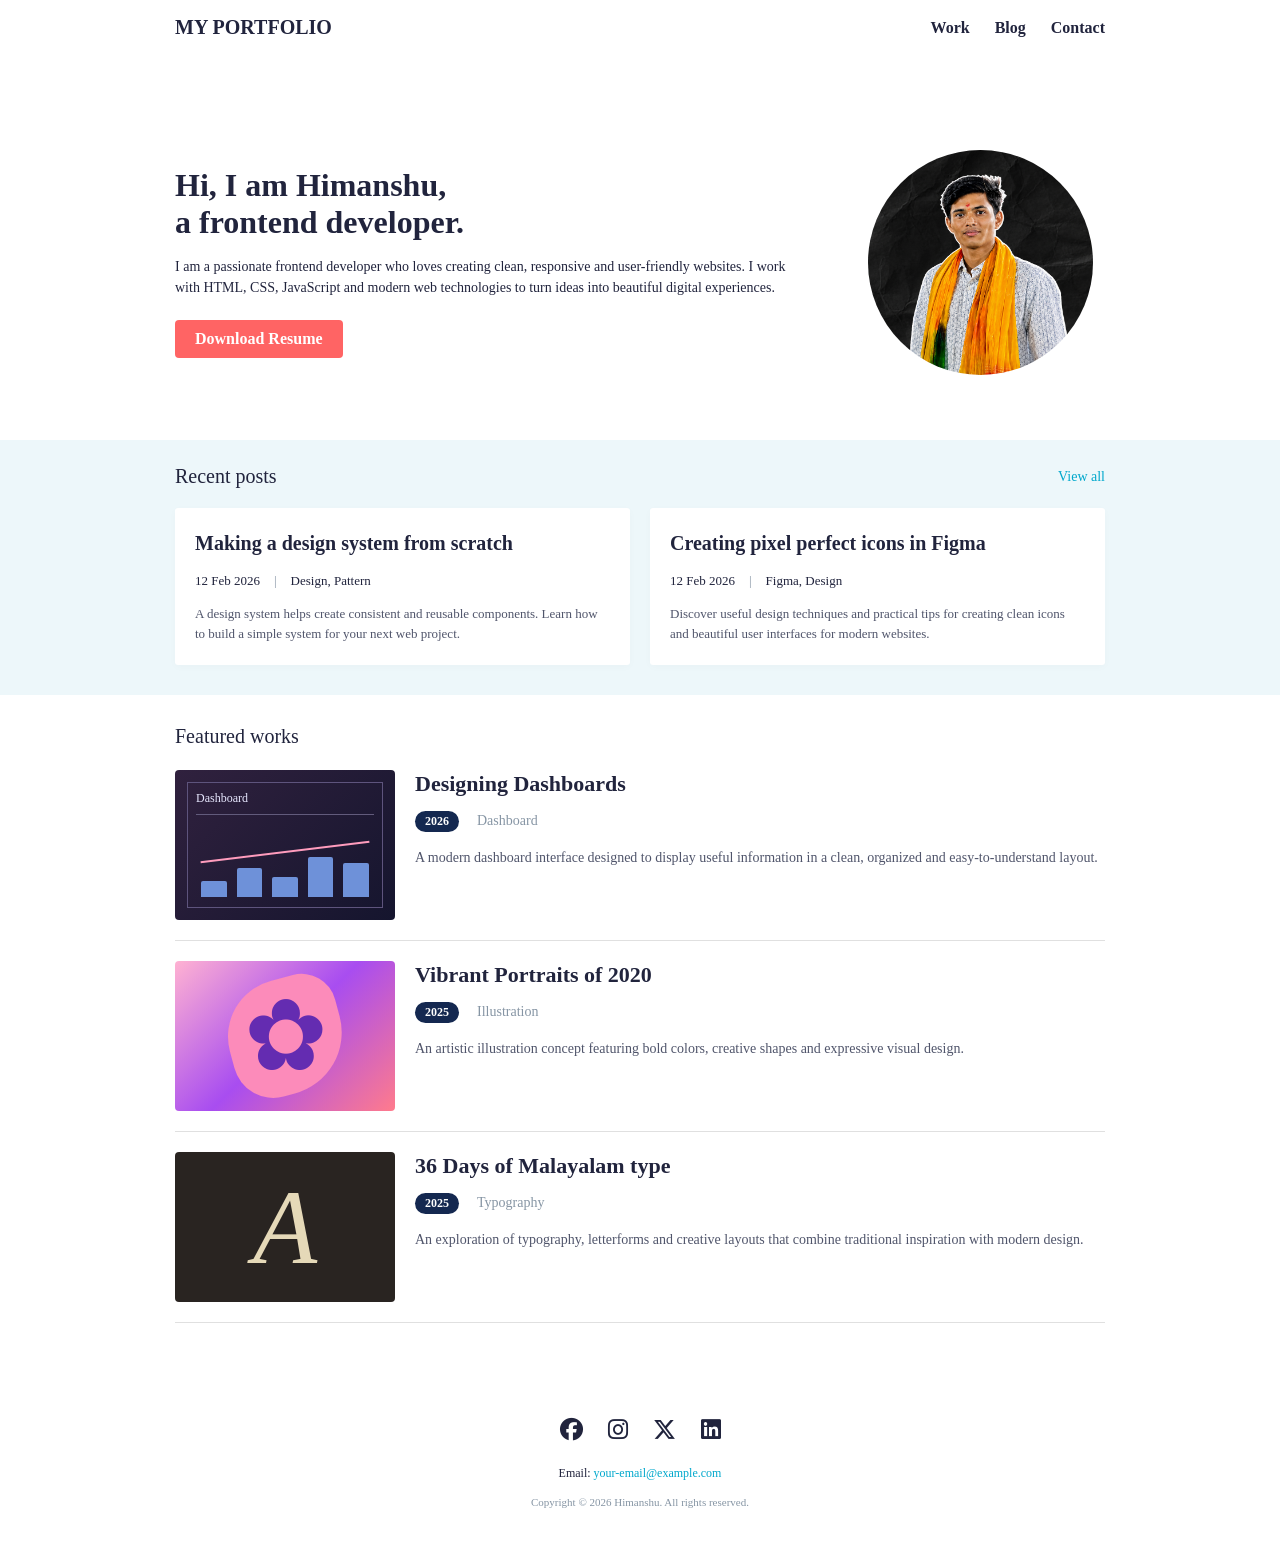
==== portfolio max/index.html @ 3e0ec356 "Add files via upload" ====
<!DOCTYPE html>
<html lang="en">
<head>
    <meta charset="UTF-8">
    <meta name="viewport" content="width=device-width, initial-scale=1.0">
    <title>Himanshu | Portfolio</title>

    <link rel="stylesheet" href="style.css">
    <link rel="stylesheet" href="media.css">


    <link rel="stylesheet"
          href="https://cdnjs.cloudflare.com/ajax/libs/font-awesome/6.5.2/css/all.min.css">
</head>
<body>

    <header class="navbar">
        <div class="container nav-content">
            <a class="logo" href="http://127.0.0.1:5500/portfolio/index.html#contact">MY PORTFOLIO</a>

            <button class="menu-toggle" id="menuToggle"
                    aria-label="Toggle navigation"
                    aria-expanded="false">
                <i class="fa-solid fa-bars"></i>
            </button>

            <nav class="nav-links" id="navLinks">
                <a href="http://127.0.0.1:5500/portfolio-work/index.html">Work</a>
                <a href="http://127.0.0.1:5500/portfolio-blog/index.html">Blog</a>
                <a href="#contact">Contact</a>
            </nav>
        </div>
    </header>

    <main>
        <section class="hero" id="home">
            <div class="container hero-content">

                <div class="hero-text">
                    <h1>Hi, I am Himanshu,<br>
                        a frontend developer.</h1>

                    <p>
                        I am a passionate frontend developer who loves creating
                        clean, responsive and user-friendly websites. I work with
                        HTML, CSS, JavaScript and modern web technologies to turn
                        ideas into beautiful digital experiences.
                    </p>

                    <a href="#contact" class="resume-btn">Download Resume</a>
                </div>

                <div class="hero-image">
                    <img src="./assets/photo.png"
                         alt="Himanshu's profile photo">
                </div>

            </div>
        </section>

        <section class="recent-posts" id="blog">
            <div class="container">

                <div class="section-heading">
                    <h2>Recent posts</h2>
                    <a href="#blog-list">View all</a>
                </div>

                <div class="posts-grid" id="blog-list">

                    <article class="post-card">
                        <h3>Making a design system from scratch</h3>

                        <div class="post-meta">
                            <span>12 Feb 2026</span>
                            <span class="meta-divider">|</span>
                            <span>Design, Pattern</span>
                        </div>

                        <p>
                            A design system helps create consistent and reusable
                            components. Learn how to build a simple system for
                            your next web project.
                        </p>
                    </article>

                    <article class="post-card">
                        <h3>Creating pixel perfect icons in Figma</h3>

                        <div class="post-meta">
                            <span>12 Feb 2026</span>
                            <span class="meta-divider">|</span>
                            <span>Figma, Design</span>
                        </div>

                        <p>
                            Discover useful design techniques and practical tips
                            for creating clean icons and beautiful user interfaces
                            for modern websites.
                        </p>
                    </article>

                </div>
            </div>
        </section>

        <section class="featured-works" id="works">
            <div class="container">

                <h2 class="featured-title">Featured works</h2>

                <div class="work-list">

                    <article class="work-item">
                        <div class="work-image dashboard-image">
                            <div class="dashboard-preview">
                                <span>Dashboard</span>
                                <div class="chart-bars">
                                    <i></i><i></i><i></i><i></i><i></i>
                                </div>
                                <div class="chart-line"></div>
                            </div>
                        </div>

                        <div class="work-info">
                            <h3>Designing Dashboards</h3>

                            <div class="work-meta">
                                <span class="year">2026</span>
                                <span>Dashboard</span>
                            </div>

                            <p>
                                A modern dashboard interface designed to display
                                useful information in a clean, organized and
                                easy-to-understand layout.
                            </p>
                        </div>
                    </article>

                    <article class="work-item">
                        <div class="work-image portrait-image">
                            <div class="art-shape">
                                <span>✿</span>
                            </div>
                        </div>

                        <div class="work-info">
                            <h3>Vibrant Portraits of 2020</h3>

                            <div class="work-meta">
                                <span class="year">2025</span>
                                <span>Illustration</span>
                            </div>

                            <p>
                                An artistic illustration concept featuring bold
                                colors, creative shapes and expressive visual
                                design.
                            </p>
                        </div>
                    </article>

                    <article class="work-item">
                        <div class="work-image typography-image">
                            <span class="letter-art">A</span>
                        </div>

                        <div class="work-info">
                            <h3>36 Days of Malayalam type</h3>

                            <div class="work-meta">
                                <span class="year">2025</span>
                                <span>Typography</span>
                            </div>

                            <p>
                                An exploration of typography, letterforms and
                                creative layouts that combine traditional
                                inspiration with modern design.
                            </p>
                        </div>
                    </article>

                </div>
            </div>
        </section>
    </main>

    <footer class="footer" id="contact">
        <div class="social-icons">
            <a href="https://www.facebook.com/" target="_blank"
               rel="noopener noreferrer" aria-label="Facebook">
                <i class="fa-brands fa-facebook"></i>
            </a>

            <a href="https://www.instagram.com/" target="_blank"
               rel="noopener noreferrer" aria-label="Instagram">
                <i class="fa-brands fa-instagram"></i>
            </a>

            <a href="https://x.com/" target="_blank"
               rel="noopener noreferrer" aria-label="X">
                <i class="fa-brands fa-x-twitter"></i>
            </a>

            <a href="https://www.linkedin.com/" target="_blank"
               rel="noopener noreferrer" aria-label="LinkedIn">
                <i class="fa-brands fa-linkedin"></i>
            </a>
        </div>

        <p>
            Email:
            <a href="mailto:your-email@example.com">your-email@example.com</a>
        </p>

        <p class="copyright">
            Copyright © 2026 Himanshu. All rights reserved.
        </p>
    </footer>

    <script>
        const menuToggle = document.getElementById("menuToggle");
        const navLinks = document.getElementById("navLinks");

        menuToggle.addEventListener("click", function () {
            const isOpen = navLinks.classList.toggle("active");

            menuToggle.setAttribute("aria-expanded", isOpen);
            menuToggle.innerHTML = isOpen
                ? '<i class="fa-solid fa-xmark"></i>'
                : '<i class="fa-solid fa-bars"></i>';
        });

        navLinks.querySelectorAll("a").forEach(function (link) {
            link.addEventListener("click", function () {
                navLinks.classList.remove("active");
                menuToggle.setAttribute("aria-expanded", "false");
                menuToggle.innerHTML = '<i class="fa-solid fa-bars"></i>';
            });
        });
    </script>

</body>
</html>
---- portfolio max/style.css ----
* {
    margin: 0;
    padding: 0;
    box-sizing: border-box;
    font-family: Georgia, "Times New Roman", serif;
}

html {
    scroll-behavior: smooth;
    scroll-padding-top: 70px;
}

body {
    width: 100%;
    min-height: 100vh;
    color: #21243d;
    background-color: #ffffff;
}

a {
    color: inherit;
    text-decoration: none;
}

p {
    line-height: 1.5;
}

.container {
    width: 100%;
    max-width: 960px;
    margin: 0 auto;
    padding: 0 15px;
}


.navbar {
    width: 100%;
    background-color: #ffffff;
}

.nav-content {
    min-height: 55px;
    display: flex;
    align-items: center;
    justify-content: space-between;
}

.logo {
    font-size: 20px;
    font-weight: bold;
    color: #21243d;
}

.logo:hover {
    color: #ff6464;
}

.nav-links {
    display: flex;
    align-items: center;
    gap: 25px;
}

.nav-links a {
    font-size: 16px;
    font-weight: 600;
    transition: color 0.3s ease;
}

.nav-links a:hover {
    color: #ff6464;
}

.menu-toggle {
    display: none;
    border: none;
    background: transparent;
    color: #21243d;
    font-size: 23px;
    cursor: pointer;
}


.hero {
    width: 100%;
    padding: 95px 0 65px;
}

.hero-content {
    display: flex;
    align-items: center;
    justify-content: space-between;
    gap: 45px;
}

.hero-text {
    flex: 1;
}

.hero-text h1 {
    font-size: 32px;
    line-height: 1.15;
    font-weight: 700;
    color: #21243d;
}

.hero-text p {
    margin: 16px 0 22px;
    font-size: 14px;
    color: #21243d;
}

.resume-btn {
    display: inline-block;
    padding: 10px 20px;
    background-color: #ff6464;
    color: #ffffff;
    font-size: 16px;
    font-weight: bold;
    border-radius: 4px;
    border: none;
    transition: background-color 0.3s ease;
}

.resume-btn:hover {
    background-color: #e84c4c;
}

.hero-image {
    flex: 0 0 250px;
    display: flex;
    align-items: center;
    justify-content: center;
}

.hero-image img {
    width: 225px;
    height: 225px;
    object-fit: cover;
    object-position: center;
    border-radius: 50%;
}


.recent-posts {
    width: 100%;
    padding: 25px 0 30px;
    background-color: #edf7fa;
}

.section-heading {
    display: flex;
    align-items: center;
    justify-content: space-between;
    margin-bottom: 20px;
}

.section-heading h2,
.featured-title {
    font-size: 20px;
    font-weight: 400;
}

.section-heading a {
    color: #00a8cc;
    font-size: 14px;
}

.section-heading a:hover {
    text-decoration: underline;
}

.posts-grid {
    display: grid;
    grid-template-columns: repeat(2, minmax(0, 1fr));
    gap: 20px;
}

.post-card {
    padding: 22px 20px;
    background-color: #ffffff;
    border-radius: 3px;
    box-shadow: 0 2px 8px rgba(0, 0, 0, 0.025);
}

.post-card h3 {
    font-size: 20px;
    line-height: 1.35;
    margin-bottom: 16px;
    color: #21243d;
}

.post-meta {
    display: flex;
    align-items: center;
    flex-wrap: wrap;
    gap: 14px;
    margin-bottom: 15px;
    font-size: 13px;
    color: #21243d;
}

.meta-divider {
    color: #8695a4;
}

.post-card p {
    font-size: 13px;
    color: #50556b;
}


.featured-works {
    padding: 30px 0 40px;
}

.featured-title {
    margin-bottom: 22px;
}

.work-list {
    display: flex;
    flex-direction: column;
}

.work-item {
    display: flex;
    gap: 20px;
    padding: 0 0 20px;
    margin-bottom: 20px;
    border-bottom: 1px solid #e0e0e0;
}

.work-image {
    width: 220px;
    height: 150px;
    flex-shrink: 0;
    border-radius: 4px;
    overflow: hidden;
    display: flex;
    align-items: center;
    justify-content: center;
}


.dashboard-image {
    background: linear-gradient(135deg, #30213e, #15152e);
    padding: 12px;
}

.dashboard-preview {
    width: 100%;
    height: 100%;
    position: relative;
    padding: 8px;
    border: 1px solid #5e547d;
    color: #e8e8ff;
    font-family: Arial, sans-serif;
    font-size: 12px;
}

.dashboard-preview span {
    display: block;
    padding-bottom: 8px;
    border-bottom: 1px solid #625b7c;
}

.chart-bars {
    position: absolute;
    bottom: 10px;
    left: 12px;
    right: 12px;
    height: 45px;
    display: flex;
    align-items: flex-end;
    justify-content: space-around;
    gap: 8px;
}

.chart-bars i {
    width: 15%;
    background: #6e91d9;
    border-radius: 2px 2px 0 0;
}

.chart-bars i:nth-child(1) {
    height: 35%;
}

.chart-bars i:nth-child(2) {
    height: 65%;
}

.chart-bars i:nth-child(3) {
    height: 45%;
}

.chart-bars i:nth-child(4) {
    height: 90%;
}

.chart-bars i:nth-child(5) {
    height: 75%;
}

.chart-line {
    position: absolute;
    top: 55%;
    left: 12px;
    right: 12px;
    border-top: 2px solid #ff9cbd;
    transform: rotate(-7deg);
}


.portrait-image {
    background: linear-gradient(135deg, #ffb2d2, #a84df0, #ff7b8c);
}

.art-shape {
    width: 115px;
    height: 115px;
    display: flex;
    align-items: center;
    justify-content: center;
    background: #fc8bba;
    border-radius: 50% 30% 55% 35%;
    transform: rotate(-15deg);
}

.art-shape span {
    font-size: 100px;
    line-height: 1;
    color: #642cb1;
    transform: rotate(15deg);
}


.typography-image {
    background: #292421;
}

.letter-art {
    color: #e5d9b8;
    font-family: Georgia, serif;
    font-size: 105px;
    font-style: italic;
    line-height: 1;
}

.work-info {
    flex: 1;
    min-width: 0;
}

.work-info h3 {
    font-size: 22px;
    line-height: 1.3;
    margin-bottom: 12px;
    color: #21243d;
}

.work-meta {
    display: flex;
    align-items: center;
    gap: 18px;
    margin-bottom: 15px;
    color: #8695a4;
    font-size: 14px;
}

.year {
    display: inline-block;
    padding: 3px 10px;
    border-radius: 20px;
    background-color: #142850;
    color: #ffffff;
    font-size: 12px;
    font-weight: bold;
}

.work-info p {
    font-size: 14px;
    color: #50556b;
}

.footer {
    width: 100%;
    padding: 35px 15px 25px;
    text-align: center;
    background-color: #ffffff;
}

.social-icons {
    display: flex;
    align-items: center;
    justify-content: center;
    gap: 25px;
    margin-bottom: 20px;
}

.social-icons a {
    font-size: 23px;
    color: #21243d;
    transition: color 0.3s ease, transform 0.3s ease;
}

.social-icons a:hover {
    color: #ff6464;
    transform: translateY(-3px);
}

.footer p {
    font-size: 12px;
    margin-bottom: 8px;
    color: #21243d;
}

.footer p a {
    color: #00a8cc;
}

.footer .copyright {
    font-size: 11px;
    margin-top: 12px;
    color: #8695a4;
}
---- portfolio max/media.css ----
@media (max-width: 1399px) {
    .container {
        width: 1320px;
    }

    .col-2 {
        width: 50%;
    }

    .hero {
        flex-direction: row;
    }
}

@media (max-width: 1199px) {
    .container {
        width: 1140px;
    }

    .col-2 {
        width: 50%;
    }

    .hero {
        flex-direction: row;
    }
}

@media (max-width: 991px) {
    .container {
        width: 960px;
    }

    .col-2 {
        width: 50%;
    }

    .hero {
        flex-direction: row;
    }
}

@media (max-width: 767px) {
    .container {
        width: 720px;
    }

    .col-2 {
        width: 100%;
    }

    .hero {
        flex-direction: column-reverse;
    }
}

@media (max-width: 575px) {
    .container {
        width: 540px;
    }

    .col-2 {
        width: 100%;
    }

    .hero {
        flex-direction: column-reverse;
    }
}
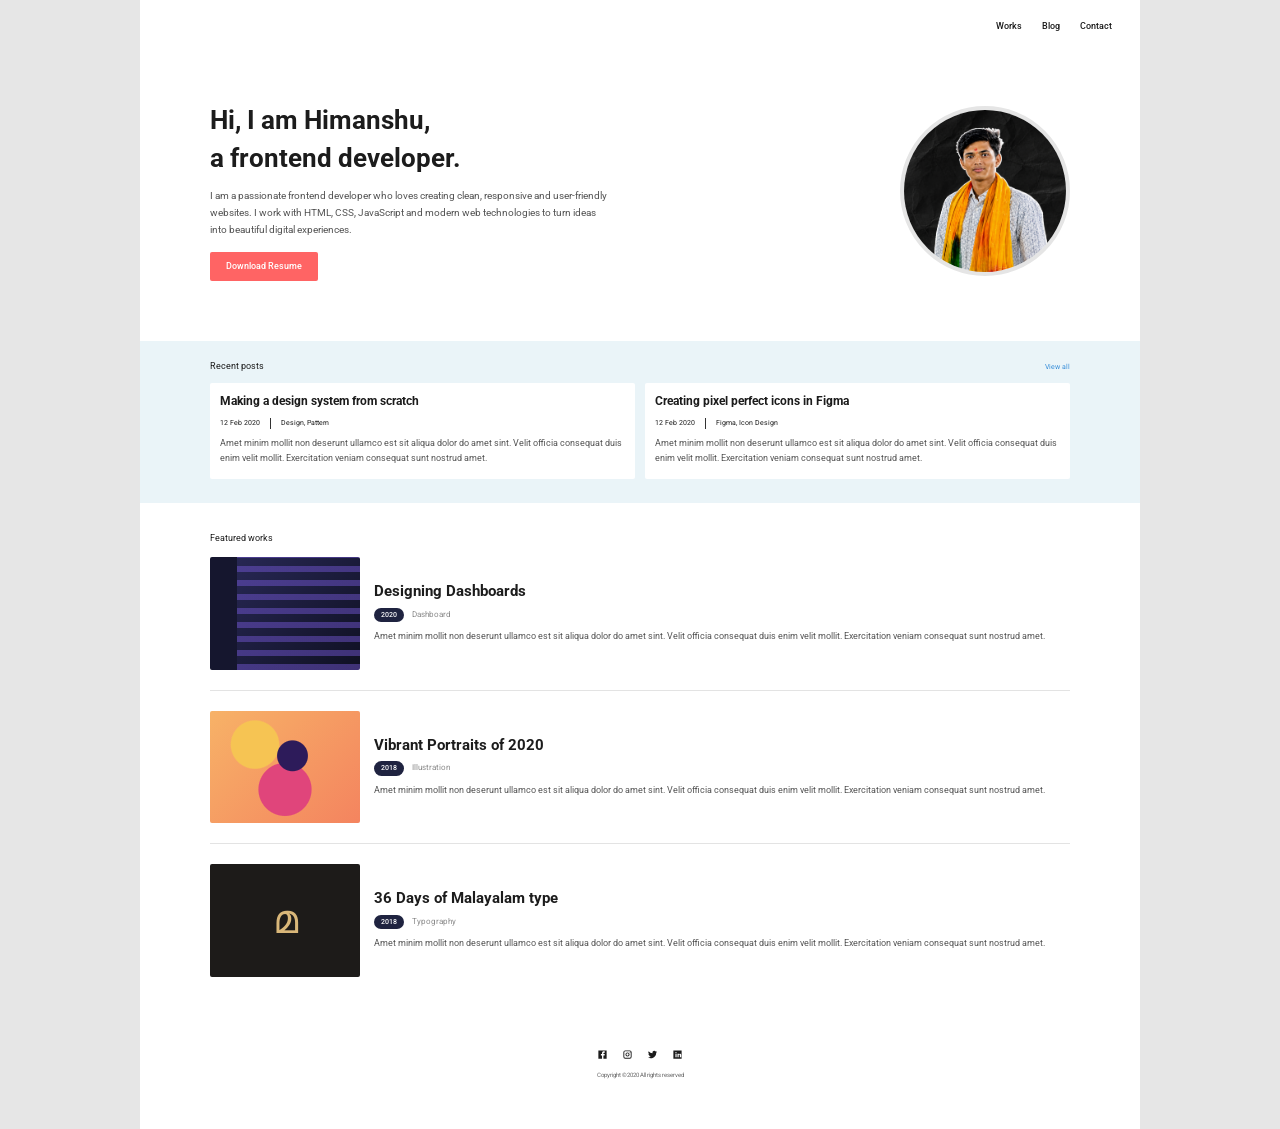
==== commit 933eef94: "Add files via upload" ====
--- a/portfolio max/index.html
+++ b/portfolio max/index.html
@@ -1,247 +1,129 @@
-
 <!DOCTYPE html>
 <html lang="en">
+
 <head>
     <meta charset="UTF-8">
-    <meta name="viewport" content="width=device-width, initial-scale=1.0">
-    <title>Himanshu | Portfolio</title>
-
+    <meta name="viewport" content="width=device-width, initial-scale=1">
+    <title>Himanshu – Creative Technologist</title>
+    <link rel="preconnect" href="https://fonts.googleapis.com">
+    <link rel="preconnect" href="https://fonts.gstatic.com" crossorigin>
+    <link href="https://fonts.googleapis.com/css2?family=Roboto:wght@400;500;700&display=swap" rel="stylesheet">
     <link rel="stylesheet" href="style.css">
     <link rel="stylesheet" href="media.css">
+</head>
 
+<body>
+    <div class="site">
 
-    <link rel="stylesheet"
-          href="https://cdnjs.cloudflare.com/ajax/libs/font-awesome/6.5.2/css/all.min.css">
-</head>
-<body>
-
-    <header class="navbar">
-        <div class="container nav-content">
-            <a class="logo" href="http://127.0.0.1:5500/portfolio/index.html#contact">MY PORTFOLIO</a>
-
-            <button class="menu-toggle" id="menuToggle"
-                    aria-label="Toggle navigation"
-                    aria-expanded="false">
-                <i class="fa-solid fa-bars"></i>
-            </button>
-
-            <nav class="nav-links" id="navLinks">
-                <a href="http://127.0.0.1:5500/portfolio-work/index.html">Work</a>
+        <header class="header">
+            <nav class="nav" aria-label="Main navigation">
+                <a href="http://127.0.0.1:5500/portfolio-work/index.html">Works</a>
                 <a href="http://127.0.0.1:5500/portfolio-blog/index.html">Blog</a>
                 <a href="#contact">Contact</a>
             </nav>
-        </div>
-    </header>
+            <button class="hamburger" aria-label="Open menu">
+                <span></span><span></span><span></span>
+            </button>
+        </header>
 
-    <main>
-        <section class="hero" id="home">
-            <div class="container hero-content">
-
-                <div class="hero-text">
-                    <h1>Hi, I am Himanshu,<br>
-                        a frontend developer.</h1>
-
-                    <p>
-                        I am a passionate frontend developer who loves creating
+        <main>
+            <section class="hero">
+                <div class="hero__text">
+                    <h1>Hi, I am Himanshu,<br>a frontend developer.</h1>
+                    <p>I am a passionate frontend developer who loves creating
                         clean, responsive and user-friendly websites. I work with
                         HTML, CSS, JavaScript and modern web technologies to turn
-                        ideas into beautiful digital experiences.
-                    </p>
+                        ideas into beautiful digital experiences.</p>
+                    <a href="#" class="btn">Download Resume</a>
+                </div>
+                <div class="hero__image">
+                    <img src="./assets/photo.png" alt="Portrait of Himanshu">
+                </div>
+            </section>
 
-                    <a href="#contact" class="resume-btn">Download Resume</a>
+            <section class="posts" id="blog">
+                <div class="posts__head">
+                    <h2>Recent posts</h2>
+                    <a href="#" class="posts__all">View all</a>
                 </div>
+                <div class="posts__grid">
+                    <article class="card">
+                        <h3>Making a design system from scratch</h3>
+                        <p class="meta"><span>12 Feb 2020</span><span>Design, Pattern</span></p>
+                        <p>Amet minim mollit non deserunt ullamco est sit aliqua dolor do amet sint. Velit officia
+                            consequat duis enim velit mollit. Exercitation veniam consequat sunt nostrud amet.</p>
+                    </article>
+                    <article class="card">
+                        <h3>Creating pixel perfect icons in Figma</h3>
+                        <p class="meta"><span>12 Feb 2020</span><span>Figma, Icon Design</span></p>
+                        <p>Amet minim mollit non deserunt ullamco est sit aliqua dolor do amet sint. Velit officia
+                            consequat duis enim velit mollit. Exercitation veniam consequat sunt nostrud amet.</p>
+                    </article>
+                </div>
+            </section>
 
-                <div class="hero-image">
-                    <img src="./assets/photo.png"
-                         alt="Himanshu's profile photo">
-                </div>
+            <section class="works" id="works">
+                <h2>Featured works</h2>
 
-            </div>
-        </section>
+                <article class="work">
+                    <div class="work__thumb work__thumb--dashboard" role="img" aria-label="Dashboard design thumbnail">
+                    </div>
+                    <div class="work__body">
+                        <h3>Designing Dashboards</h3>
+                        <p class="work__tags"><span class="badge">2020</span><span class="work__cat">Dashboard</span>
+                        </p>
+                        <p>Amet minim mollit non deserunt ullamco est sit aliqua dolor do amet sint. Velit officia
+                            consequat duis enim velit mollit. Exercitation veniam consequat sunt nostrud amet.</p>
+                    </div>
+                </article>
 
-        <section class="recent-posts" id="blog">
-            <div class="container">
+                <article class="work">
+                    <div class="work__thumb work__thumb--portrait" role="img" aria-label="Illustration thumbnail"></div>
+                    <div class="work__body">
+                        <h3>Vibrant Portraits of 2020</h3>
+                        <p class="work__tags"><span class="badge">2018</span><span class="work__cat">Illustration</span>
+                        </p>
+                        <p>Amet minim mollit non deserunt ullamco est sit aliqua dolor do amet sint. Velit officia
+                            consequat duis enim velit mollit. Exercitation veniam consequat sunt nostrud amet.</p>
+                    </div>
+                </article>
 
-                <div class="section-heading">
-                    <h2>Recent posts</h2>
-                    <a href="#blog-list">View all</a>
-                </div>
+                <article class="work">
+                    <div class="work__thumb work__thumb--type" role="img" aria-label="Typography thumbnail"></div>
+                    <div class="work__body">
+                        <h3>36 Days of Malayalam type</h3>
+                        <p class="work__tags"><span class="badge">2018</span><span class="work__cat">Typography</span>
+                        </p>
+                        <p>Amet minim mollit non deserunt ullamco est sit aliqua dolor do amet sint. Velit officia
+                            consequat duis enim velit mollit. Exercitation veniam consequat sunt nostrud amet.</p>
+                    </div>
+                </article>
+            </section>
+        </main>
 
-                <div class="posts-grid" id="blog-list">
+        <footer class="footer" id="contact">
+            <ul class="social">
+                <li><a href="#" aria-label="Facebook"><svg viewBox="0 0 24 24">
+                            <path
+                                d="M3 3h18v18h-7v-7h2.5l.5-3h-3V9.5c0-.9.4-1.5 1.6-1.5H17V5.3C16.6 5.2 15.7 5 14.8 5 12.600 5 11 6.300 11 8.800V11H8.500v3H11v7H3z" />
+                        </svg></a></li>
+                <li><a href="#" aria-label="Instagram"><svg viewBox="0 0 24 24">
+                            <path
+                                d="M7 3h10a4 4 0 0 1 4 4v10a4 4 0 0 1-4 4H7a4 4 0 0 1-4-4V7a4 4 0 0 1 4-4zm0 2a2 2 0 0 0-2 2v10a2 2 0 0 0 2 2h10a2 2 0 0 0 2-2V7a2 2 0 0 0-2-2zm5 2.500a4.500 4.500 0 1 1 0 9 4.500 4.500 0 0 1 0-9zm0 2a2.500 2.500 0 1 0 0 5 2.500 2.500 0 0 0 0-5zM17.500 6a1 1 0 1 1 0 2 1 1 0 0 1 0-2z" />
+                        </svg></a></li>
+                <li><a href="#" aria-label="Twitter"><svg viewBox="0 0 24 24">
+                            <path
+                                d="M22 5.900c-.7.300-1.500.500-2.300.600.800-.500 1.500-1.300 1.800-2.200-.8.500-1.700.800-2.600 1a4.100 4.100 0 0 0-7 3.700A11.600 11.600 0 0 1 3.500 4.700a4.100 4.100 0 0 0 1.300 5.500c-.7 0-1.300-.2-1.900-.5 0 2 1.400 3.700 3.300 4.100-.6.200-1.200.2-1.800.1a4.100 4.100 0 0 0 3.800 2.800A8.300 8.300 0 0 1 2 18.400 11.600 11.600 0 0 0 8.300 20.200c7.500 0 11.700-6.300 11.700-11.700v-.5c.8-.6 1.500-1.300 2-2.100z" />
+                        </svg></a></li>
+                <li><a href="#" aria-label="LinkedIn"><svg viewBox="0 0 24 24">
+                            <path
+                                d="M3 3h18v18H3zm4.500 7.500V18H10v-7.500zM8.700 6.500a1.400 1.400 0 1 0 0 2.800 1.400 1.400 0 0 0 0-2.800zM12 10.500V18h2.500v-4c0-1.100.5-1.800 1.400-1.800s1.300.7 1.300 1.800v4H20v-4.600c0-2.100-1.100-3.100-2.700-3.100-1.100 0-1.800.6-2.200 1.200v-1z" />
+                        </svg></a></li>
+            </ul>
+            <p>Copyright ©2020 All rights reserved</p>
+        </footer>
 
-                    <article class="post-card">
-                        <h3>Making a design system from scratch</h3>
-
-                        <div class="post-meta">
-                            <span>12 Feb 2026</span>
-                            <span class="meta-divider">|</span>
-                            <span>Design, Pattern</span>
-                        </div>
-
-                        <p>
-                            A design system helps create consistent and reusable
-                            components. Learn how to build a simple system for
-                            your next web project.
-                        </p>
-                    </article>
-
-                    <article class="post-card">
-                        <h3>Creating pixel perfect icons in Figma</h3>
-
-                        <div class="post-meta">
-                            <span>12 Feb 2026</span>
-                            <span class="meta-divider">|</span>
-                            <span>Figma, Design</span>
-                        </div>
-
-                        <p>
-                            Discover useful design techniques and practical tips
-                            for creating clean icons and beautiful user interfaces
-                            for modern websites.
-                        </p>
-                    </article>
-
-                </div>
-            </div>
-        </section>
-
-        <section class="featured-works" id="works">
-            <div class="container">
-
-                <h2 class="featured-title">Featured works</h2>
-
-                <div class="work-list">
-
-                    <article class="work-item">
-                        <div class="work-image dashboard-image">
-                            <div class="dashboard-preview">
-                                <span>Dashboard</span>
-                                <div class="chart-bars">
-                                    <i></i><i></i><i></i><i></i><i></i>
-                                </div>
-                                <div class="chart-line"></div>
-                            </div>
-                        </div>
-
-                        <div class="work-info">
-                            <h3>Designing Dashboards</h3>
-
-                            <div class="work-meta">
-                                <span class="year">2026</span>
-                                <span>Dashboard</span>
-                            </div>
-
-                            <p>
-                                A modern dashboard interface designed to display
-                                useful information in a clean, organized and
-                                easy-to-understand layout.
-                            </p>
-                        </div>
-                    </article>
-
-                    <article class="work-item">
-                        <div class="work-image portrait-image">
-                            <div class="art-shape">
-                                <span>✿</span>
-                            </div>
-                        </div>
-
-                        <div class="work-info">
-                            <h3>Vibrant Portraits of 2020</h3>
-
-                            <div class="work-meta">
-                                <span class="year">2025</span>
-                                <span>Illustration</span>
-                            </div>
-
-                            <p>
-                                An artistic illustration concept featuring bold
-                                colors, creative shapes and expressive visual
-                                design.
-                            </p>
-                        </div>
-                    </article>
-
-                    <article class="work-item">
-                        <div class="work-image typography-image">
-                            <span class="letter-art">A</span>
-                        </div>
-
-                        <div class="work-info">
-                            <h3>36 Days of Malayalam type</h3>
-
-                            <div class="work-meta">
-                                <span class="year">2025</span>
-                                <span>Typography</span>
-                            </div>
-
-                            <p>
-                                An exploration of typography, letterforms and
-                                creative layouts that combine traditional
-                                inspiration with modern design.
-                            </p>
-                        </div>
-                    </article>
-
-                </div>
-            </div>
-        </section>
-    </main>
-
-    <footer class="footer" id="contact">
-        <div class="social-icons">
-            <a href="https://www.facebook.com/" target="_blank"
-               rel="noopener noreferrer" aria-label="Facebook">
-                <i class="fa-brands fa-facebook"></i>
-            </a>
-
-            <a href="https://www.instagram.com/" target="_blank"
-               rel="noopener noreferrer" aria-label="Instagram">
-                <i class="fa-brands fa-instagram"></i>
-            </a>
-
-            <a href="https://x.com/" target="_blank"
-               rel="noopener noreferrer" aria-label="X">
-                <i class="fa-brands fa-x-twitter"></i>
-            </a>
-
-            <a href="https://www.linkedin.com/" target="_blank"
-               rel="noopener noreferrer" aria-label="LinkedIn">
-                <i class="fa-brands fa-linkedin"></i>
-            </a>
-        </div>
-
-        <p>
-            Email:
-            <a href="mailto:your-email@example.com">your-email@example.com</a>
-        </p>
-
-        <p class="copyright">
-            Copyright © 2026 Himanshu. All rights reserved.
-        </p>
-    </footer>
-
-    <script>
-        const menuToggle = document.getElementById("menuToggle");
-        const navLinks = document.getElementById("navLinks");
-
-        menuToggle.addEventListener("click", function () {
-            const isOpen = navLinks.classList.toggle("active");
-
-            menuToggle.setAttribute("aria-expanded", isOpen);
-            menuToggle.innerHTML = isOpen
-                ? '<i class="fa-solid fa-xmark"></i>'
-                : '<i class="fa-solid fa-bars"></i>';
-        });
-
-        navLinks.querySelectorAll("a").forEach(function (link) {
-            link.addEventListener("click", function () {
-                navLinks.classList.remove("active");
-                menuToggle.setAttribute("aria-expanded", "false");
-                menuToggle.innerHTML = '<i class="fa-solid fa-bars"></i>';
-            });
-        });
-    </script>
-
+    </div>
 </body>
-</html>
+    
+</html>
--- a/portfolio max/style.css
+++ b/portfolio max/style.css
@@ -1,21 +1,39 @@
 
-* {
+:root {
+    --bg-page: #e6e6e6;
+    --bg-site: #ffffff;
+    --bg-posts: #eaf4f8;
+    --text: #1c1c1c;
+    --text-muted: #555;
+    --coral: #ff6464;
+    --navy: #1f2340;
+    --border: #e3e3e3;
+    --font: "Roboto", "Poppins", Arial, sans-serif;
+}
+
+*,
+*::before,
+*::after {
+    box-sizing: border-box;
+}
+
+html {
+    -webkit-text-size-adjust: 100%;
+}
+
+body {
     margin: 0;
-    padding: 0;
-    box-sizing: border-box;
-    font-family: Georgia, "Times New Roman", serif;
-}
-
-html {
-    scroll-behavior: smooth;
-    scroll-padding-top: 70px;
-}
-
-body {
-    width: 100%;
-    min-height: 100vh;
-    color: #21243d;
-    background-color: #ffffff;
+    font-family: var(--font);
+    font-size: 11px;
+    line-height: 1.6;
+    color: var(--text);
+    background: var(--bg-page);
+    overflow-x: hidden;
+}
+
+img {
+    max-width: 100%;
+    display: block;
 }
 
 a {
@@ -23,407 +41,297 @@
     text-decoration: none;
 }
 
-p {
-    line-height: 1.5;
-}
-
-.container {
+h1,
+h2,
+h3,
+p,
+ul {
+    margin: 0;
+    padding: 0;
+}
+
+ul {
+    list-style: none;
+}
+
+.site {
     width: 100%;
-    max-width: 960px;
+    max-width: 1120px;
     margin: 0 auto;
-    padding: 0 15px;
-}
-
-
-.navbar {
-    width: 100%;
-    background-color: #ffffff;
-}
-
-.nav-content {
-    min-height: 55px;
-    display: flex;
+    background: var(--bg-site);
+    overflow: hidden;
+}
+
+.header {
+    display: flex;
+    justify-content: flex-end;
     align-items: center;
+    height: 52px;
+    padding: 0 28px;
+}
+
+.nav {
+    display: flex;
+    gap: 20px;
+    font-size: 9px;
+    font-weight: 500;
+}
+
+.nav a:hover {
+    color: var(--coral);
+}
+
+.hamburger {
+    display: none;
+    /* shown only on mobile */
+    flex-direction: column;
+    gap: 3px;
+    padding: 6px;
+    background: none;
+    border: 0;
+    cursor: pointer;
+}
+
+.hamburger span {
+    display: block;
+    width: 14px;
+    height: 1.5px;
+    background: #aaa;
+}
+
+.hero {
+    display: flex;
+    flex-direction: row;
     justify-content: space-between;
-}
-
-.logo {
-    font-size: 20px;
-    font-weight: bold;
-    color: #21243d;
-}
-
-.logo:hover {
-    color: #ff6464;
-}
-
-.nav-links {
-    display: flex;
     align-items: center;
-    gap: 25px;
-}
-
-.nav-links a {
-    font-size: 16px;
-    font-weight: 600;
-    transition: color 0.3s ease;
-}
-
-.nav-links a:hover {
-    color: #ff6464;
-}
-
-.menu-toggle {
-    display: none;
-    border: none;
-    background: transparent;
-    color: #21243d;
-    font-size: 23px;
-    cursor: pointer;
-}
-
-
-.hero {
-    width: 100%;
-    padding: 95px 0 65px;
-}
-
-.hero-content {
-    display: flex;
+    text-align: left;
+    gap: 30px;
+    padding: 50px 70px 60px;
+}
+
+.hero__text {
+    max-width: 400px;
+}
+
+.hero h1 {
+    font-size: 28px;
+    line-height: 1.45;
+    font-weight: 700;
+    margin-bottom: 10px;
+}
+
+.hero p {
+    font-size: 10px;
+    color: var(--text-muted);
+    line-height: 1.7;
+    margin-bottom: 14px;
+}
+
+.hero__image img {
+    width: 170px;
+    height: 170px;
+    border-radius: 50%;
+    object-fit: cover;
+    border: 4px solid #e5e5e5;
+    background: #ddd;
+}
+
+.btn {
+    display: inline-block;
+    padding: 7px 16px;
+    background: var(--coral);
+    color: #fff;
+    font-size: 9px;
+    font-weight: 500;
+    border-radius: 2px;
+    transition: filter .2s;
+}
+
+.btn:hover {
+    filter: brightness(.93);
+}
+
+.posts {
+    background: var(--bg-posts);
+    padding: 18px 70px 24px;
+}
+
+.posts__head {
+    display: flex;
+    justify-content: space-between;
+    align-items: baseline;
+    margin-bottom: 10px;
+}
+
+.posts h2 {
+    font-size: 9px;
+    font-weight: 400;
+}
+
+.posts__all {
+    display: inline;
+    font-size: 7px;
+    color: #3a8fd9;
+}
+
+.posts__grid {
+    display: grid;
+    grid-template-columns: 1fr 1fr;
+    gap: 10px;
+}
+
+.card {
+    background: #fff;
+    padding: 10px 10px 12px;
+    border-radius: 2px;
+}
+
+.card h3 {
+    font-size: 12px;
+    line-height: 1.4;
+    font-weight: 700;
+    margin-bottom: 8px;
+}
+
+.card .meta {
+    display: flex;
+    font-size: 7px;
+    margin-bottom: 7px;
+}
+
+.card .meta span+span {
+    margin-left: 10px;
+    padding-left: 10px;
+    border-left: 1px solid #333;
+}
+
+.card p:last-child {
+    font-size: 9px;
+    color: var(--text-muted);
+    line-height: 1.7;
+}
+
+.works {
+    padding: 28px 70px 10px;
+}
+
+.works h2 {
+    font-size: 9px;
+    font-weight: 400;
+    text-align: left;
+    margin-bottom: 12px;
+}
+
+.work {
+    display: flex;
+    flex-direction: row;
     align-items: center;
-    justify-content: space-between;
-    gap: 45px;
-}
-
-.hero-text {
-    flex: 1;
-}
-
-.hero-text h1 {
-    font-size: 32px;
-    line-height: 1.15;
+    gap: 14px;
+    padding-bottom: 20px;
+    margin-bottom: 20px;
+    border-bottom: 1px solid var(--border);
+}
+
+.work:last-of-type {
+    border-bottom: 0;
+}
+
+.work__thumb {
+    flex: 0 0 150px;
+    width: 150px;
+    aspect-ratio: 4 / 3;
+    border-radius: 2px;
+    background-size: cover;
+    background-position: center;
+}
+
+.work__thumb--dashboard {
+    background:
+        linear-gradient(90deg, #15162e 0 18%, transparent 18%),
+        repeating-linear-gradient(0deg, rgba(120, 90, 220, .45) 0 6px, transparent 6px 14px),
+        linear-gradient(135deg, #2a2a5a, #0f1022);
+}
+
+.work__thumb--portrait {
+    background:
+        radial-gradient(circle at 55% 40%, #2d1b5a 0 14%, transparent 15%),
+        radial-gradient(circle at 50% 70%, #e0457b 0 24%, transparent 25%),
+        radial-gradient(circle at 30% 30%, #f6c453 0 18%, transparent 19%),
+        linear-gradient(135deg, #f7b267, #f4845f);
+}
+
+.work__thumb--type {
+    position: relative;
+    background: #1d1b19;
+}
+
+.work__thumb--type::after {
+    content: "\0D2E";
+    position: absolute;
+    inset: 0;
+    display: grid;
+    place-items: center;
+    color: #d9b779;
+    font-size: 40px;
+}
+
+.work h3 {
+    font-size: 15px;
     font-weight: 700;
-    color: #21243d;
-}
-
-.hero-text p {
-    margin: 16px 0 22px;
-    font-size: 14px;
-    color: #21243d;
-}
-
-.resume-btn {
-    display: inline-block;
-    padding: 10px 20px;
-    background-color: #ff6464;
-    color: #ffffff;
-    font-size: 16px;
-    font-weight: bold;
-    border-radius: 4px;
-    border: none;
-    transition: background-color 0.3s ease;
-}
-
-.resume-btn:hover {
-    background-color: #e84c4c;
-}
-
-.hero-image {
-    flex: 0 0 250px;
+    line-height: 1.3;
+}
+
+.work__tags {
     display: flex;
     align-items: center;
+    gap: 8px;
+    margin: 6px 0 7px;
+}
+
+.badge {
+    padding: 2px 7px;
+    background: var(--navy);
+    color: #fff;
+    font-size: 6.5px;
+    font-weight: 500;
+    border-radius: 8px;
+}
+
+.work__cat {
+    font-size: 7.5px;
+    color: #8a8a8a;
+}
+
+.work__body>p:last-child {
+    font-size: 9px;
+    color: var(--text-muted);
+    line-height: 1.7;
+}
+
+.footer {
+    text-align: center;
+    padding: 22px 20px 50px;
+}
+
+.social {
+    display: flex;
     justify-content: center;
-}
-
-.hero-image img {
-    width: 225px;
-    height: 225px;
-    object-fit: cover;
-    object-position: center;
-    border-radius: 50%;
-}
-
-
-.recent-posts {
-    width: 100%;
-    padding: 25px 0 30px;
-    background-color: #edf7fa;
-}
-
-.section-heading {
-    display: flex;
-    align-items: center;
-    justify-content: space-between;
-    margin-bottom: 20px;
-}
-
-.section-heading h2,
-.featured-title {
-    font-size: 20px;
-    font-weight: 400;
-}
-
-.section-heading a {
-    color: #00a8cc;
-    font-size: 14px;
-}
-
-.section-heading a:hover {
-    text-decoration: underline;
-}
-
-.posts-grid {
-    display: grid;
-    grid-template-columns: repeat(2, minmax(0, 1fr));
-    gap: 20px;
-}
-
-.post-card {
-    padding: 22px 20px;
-    background-color: #ffffff;
-    border-radius: 3px;
-    box-shadow: 0 2px 8px rgba(0, 0, 0, 0.025);
-}
-
-.post-card h3 {
-    font-size: 20px;
-    line-height: 1.35;
-    margin-bottom: 16px;
-    color: #21243d;
-}
-
-.post-meta {
-    display: flex;
-    align-items: center;
-    flex-wrap: wrap;
     gap: 14px;
-    margin-bottom: 15px;
-    font-size: 13px;
-    color: #21243d;
-}
-
-.meta-divider {
-    color: #8695a4;
-}
-
-.post-card p {
-    font-size: 13px;
-    color: #50556b;
-}
-
-
-.featured-works {
-    padding: 30px 0 40px;
-}
-
-.featured-title {
-    margin-bottom: 22px;
-}
-
-.work-list {
-    display: flex;
-    flex-direction: column;
-}
-
-.work-item {
-    display: flex;
-    gap: 20px;
-    padding: 0 0 20px;
-    margin-bottom: 20px;
-    border-bottom: 1px solid #e0e0e0;
-}
-
-.work-image {
-    width: 220px;
-    height: 150px;
-    flex-shrink: 0;
-    border-radius: 4px;
-    overflow: hidden;
-    display: flex;
-    align-items: center;
-    justify-content: center;
-}
-
-
-.dashboard-image {
-    background: linear-gradient(135deg, #30213e, #15152e);
-    padding: 12px;
-}
-
-.dashboard-preview {
-    width: 100%;
-    height: 100%;
-    position: relative;
-    padding: 8px;
-    border: 1px solid #5e547d;
-    color: #e8e8ff;
-    font-family: Arial, sans-serif;
-    font-size: 12px;
-}
-
-.dashboard-preview span {
+    margin-bottom: 10px;
+}
+
+.social svg {
+    width: 11px;
+    height: 11px;
+    fill: var(--text);
     display: block;
-    padding-bottom: 8px;
-    border-bottom: 1px solid #625b7c;
-}
-
-.chart-bars {
-    position: absolute;
-    bottom: 10px;
-    left: 12px;
-    right: 12px;
-    height: 45px;
-    display: flex;
-    align-items: flex-end;
-    justify-content: space-around;
-    gap: 8px;
-}
-
-.chart-bars i {
-    width: 15%;
-    background: #6e91d9;
-    border-radius: 2px 2px 0 0;
-}
-
-.chart-bars i:nth-child(1) {
-    height: 35%;
-}
-
-.chart-bars i:nth-child(2) {
-    height: 65%;
-}
-
-.chart-bars i:nth-child(3) {
-    height: 45%;
-}
-
-.chart-bars i:nth-child(4) {
-    height: 90%;
-}
-
-.chart-bars i:nth-child(5) {
-    height: 75%;
-}
-
-.chart-line {
-    position: absolute;
-    top: 55%;
-    left: 12px;
-    right: 12px;
-    border-top: 2px solid #ff9cbd;
-    transform: rotate(-7deg);
-}
-
-
-.portrait-image {
-    background: linear-gradient(135deg, #ffb2d2, #a84df0, #ff7b8c);
-}
-
-.art-shape {
-    width: 115px;
-    height: 115px;
-    display: flex;
-    align-items: center;
-    justify-content: center;
-    background: #fc8bba;
-    border-radius: 50% 30% 55% 35%;
-    transform: rotate(-15deg);
-}
-
-.art-shape span {
-    font-size: 100px;
-    line-height: 1;
-    color: #642cb1;
-    transform: rotate(15deg);
-}
-
-
-.typography-image {
-    background: #292421;
-}
-
-.letter-art {
-    color: #e5d9b8;
-    font-family: Georgia, serif;
-    font-size: 105px;
-    font-style: italic;
-    line-height: 1;
-}
-
-.work-info {
-    flex: 1;
-    min-width: 0;
-}
-
-.work-info h3 {
-    font-size: 22px;
-    line-height: 1.3;
-    margin-bottom: 12px;
-    color: #21243d;
-}
-
-.work-meta {
-    display: flex;
-    align-items: center;
-    gap: 18px;
-    margin-bottom: 15px;
-    color: #8695a4;
-    font-size: 14px;
-}
-
-.year {
-    display: inline-block;
-    padding: 3px 10px;
-    border-radius: 20px;
-    background-color: #142850;
-    color: #ffffff;
-    font-size: 12px;
-    font-weight: bold;
-}
-
-.work-info p {
-    font-size: 14px;
-    color: #50556b;
-}
-
-.footer {
-    width: 100%;
-    padding: 35px 15px 25px;
-    text-align: center;
-    background-color: #ffffff;
-}
-
-.social-icons {
-    display: flex;
-    align-items: center;
-    justify-content: center;
-    gap: 25px;
-    margin-bottom: 20px;
-}
-
-.social-icons a {
-    font-size: 23px;
-    color: #21243d;
-    transition: color 0.3s ease, transform 0.3s ease;
-}
-
-.social-icons a:hover {
-    color: #ff6464;
-    transform: translateY(-3px);
+}
+
+.social a:hover svg {
+    fill: var(--coral);
 }
 
 .footer p {
-    font-size: 12px;
-    margin-bottom: 8px;
-    color: #21243d;
-}
-
-.footer p a {
-    color: #00a8cc;
-}
-
-.footer .copyright {
-    font-size: 11px;
-    margin-top: 12px;
-    color: #8695a4;
-}
+    font-size: 6px;
+    color: #666;
+}
--- a/portfolio max/media.css
+++ b/portfolio max/media.css
@@ -1,69 +1,235 @@
-@media (max-width: 1399px) {
-    .container {
-        width: 1320px;
-    }
-
-    .col-2 {
-        width: 50%;
+
+@media (max-width: 1535px) {
+    .site {
+        max-width: 1080px;
+    }
+}
+
+@media (max-width: 1400px) {
+    .site {
+        max-width: 1000px;
+    }
+
+    .hero h1 {
+        font-size: 26px;
+    }
+}
+
+@media (max-width: 1200px) {
+    .site {
+        max-width: 880px;
     }
 
     .hero {
-        flex-direction: row;
-    }
-}
-
-@media (max-width: 1199px) {
-    .container {
-        width: 1140px;
-    }
-
-    .col-2 {
-        width: 50%;
+        padding: 40px 60px 50px;
+    }
+
+    .hero h1 {
+        font-size: 24px;
+    }
+
+    .hero p {
+        font-size: 9.5px;
+    }
+
+    .hero__image img {
+        width: 150px;
+        height: 150px;
+    }
+
+    .posts,
+    .works {
+        padding-left: 60px;
+        padding-right: 60px;
+    }
+
+    .card h3 {
+        font-size: 11px;
+    }
+
+    .card p:last-child,
+    .work__body>p:last-child {
+        font-size: 8.5px;
+    }
+}
+
+@media (max-width: 992px) {
+    .site {
+        max-width: 720px;
+    }
+
+    body {
+        font-size: 10px;
     }
 
     .hero {
-        flex-direction: row;
-    }
-}
-
-@media (max-width: 991px) {
-    .container {
-        width: 960px;
-    }
-
-    .col-2 {
-        width: 50%;
-    }
-
-    .hero {
-        flex-direction: row;
-    }
-}
-
-@media (max-width: 767px) {
-    .container {
-        width: 720px;
-    }
-
-    .col-2 {
-        width: 100%;
+        padding: 30px 40px 40px;
+    }
+
+    .hero__text {
+        max-width: 360px;
+    }
+
+    .hero h1 {
+        font-size: clamp(18px, 2.6vw, 22px);
+    }
+
+    .hero p {
+        font-size: 9px;
+    }
+
+    .hero__image img {
+        width: 130px;
+        height: 130px;
+    }
+
+    .posts,
+    .works {
+        padding-left: 40px;
+        padding-right: 40px;
+    }
+
+    .work__thumb {
+        flex-basis: 120px;
+        width: 120px;
+    }
+
+    .work h3 {
+        font-size: 13px;
+    }
+}
+
+@media (max-width: 768px) {
+    .site {
+        max-width: 540px;
+    }
+
+    .header {
+        height: 44px;
+        padding: 0 clamp(14px, 4vw, 20px);
+    }
+
+    .nav {
+        display: none;
+    }
+
+    .hamburger {
+        display: flex;
     }
 
     .hero {
         flex-direction: column-reverse;
-    }
-}
-
-@media (max-width: 575px) {
-    .container {
-        width: 540px;
-    }
-
-    .col-2 {
+        justify-content: center;
+        text-align: center;
+        gap: 14px;
+        padding: 8px 20px 26px;
+    }
+
+    .hero__text {
+        max-width: 260px;
+    }
+
+    .hero h1 {
+        font-size: 15px;
+    }
+
+    .hero p {
+        font-size: 8.5px;
+        margin-bottom: 14px;
+    }
+
+    .btn {
+        font-size: 8px;
+        padding: 6px 14px;
+    }
+
+    .hero__image img {
+        width: 90px;
+        height: 90px;
+        border-width: 3px;
+    }
+
+    .posts {
+        padding: 14px 20px 18px;
+    }
+
+    .posts__head {
+        justify-content: center;
+    }
+
+    .posts__all {
+        display: none;
+    }
+
+    .posts h2 {
+        font-size: 8px;
+    }
+
+    .posts__grid {
+        grid-template-columns: 1fr;
+        gap: 8px;
+    }
+
+    .card h3 {
+        font-size: 10px;
+    }
+
+    .works {
+        padding: 20px 20px 10px;
+    }
+
+    .works h2 {
+        text-align: center;
+        font-size: 8px;
+    }
+
+    .work {
+        flex-direction: column;
+        align-items: stretch;
+        gap: 8px;
+        padding-bottom: 14px;
+        margin-bottom: 14px;
+    }
+
+    .work__thumb {
+        flex: none;
         width: 100%;
-    }
-
-    .hero {
-        flex-direction: column-reverse;
+        aspect-ratio: 16 / 9;
+    }
+
+    .work h3 {
+        font-size: 12px;
+    }
+
+    .footer {
+        padding-bottom: 40px;
+    }
+}
+
+@media (max-width: 576px) {
+    .site {
+        max-width: 100%;
+    }
+
+    body {
+        font-size: 9px;
+    }
+
+    .hero h1 {
+        font-size: 13px;
+    }
+
+    .hero p {
+        font-size: 8px;
+    }
+
+    .hero__image img {
+        width: 76px;
+        height: 76px;
+    }
+
+    .card p:last-child,
+    .work__body>p:last-child {
+        font-size: 7.5px;
     }
 }
